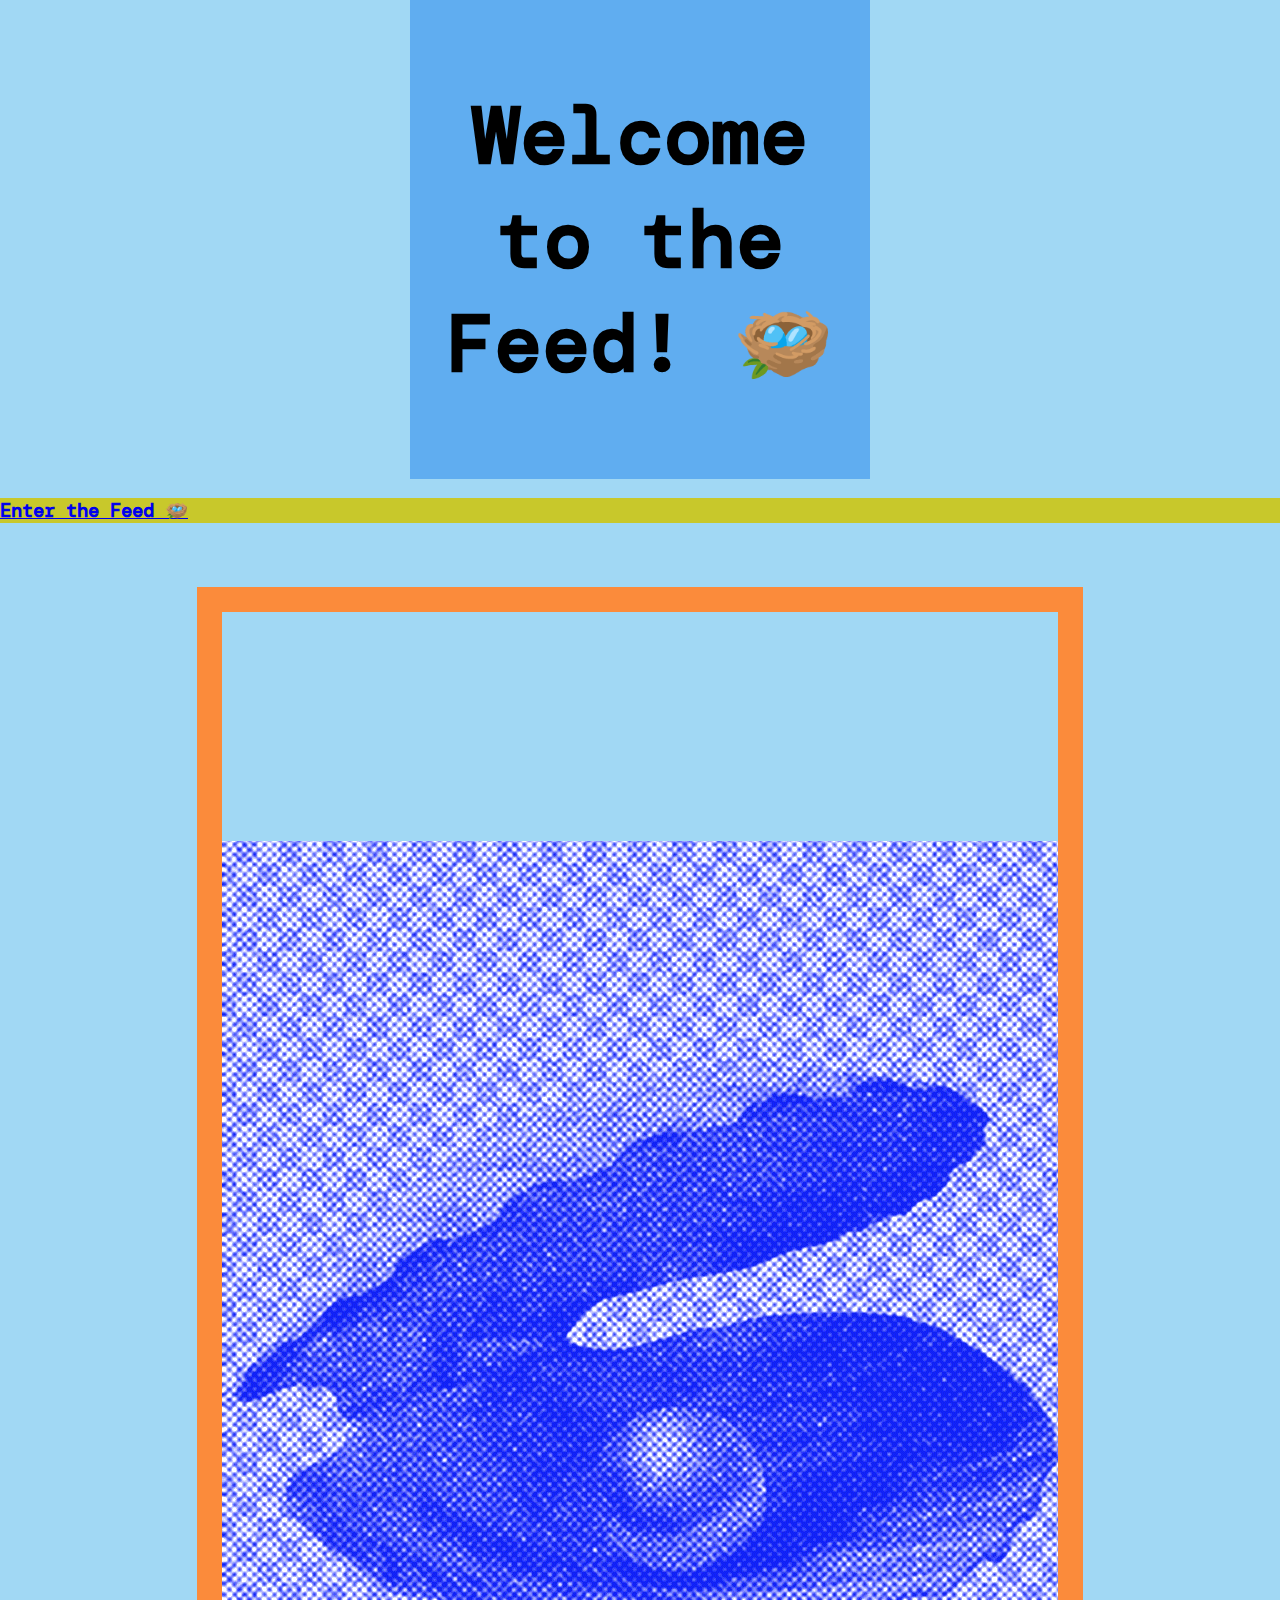
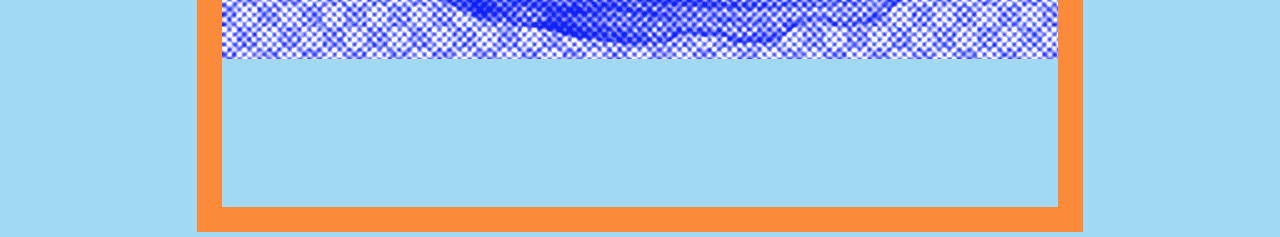
==== index.html @ 39e4584d "send to server" ====
<!DOCTYPE html>
<!--[if lt IE 7]>      <html class="no-js lt-ie9 lt-ie8 lt-ie7"> <![endif]-->
<!--[if IE 7]>         <html class="no-js lt-ie9 lt-ie8"> <![endif]-->
<!--[if IE 8]>         <html class="no-js lt-ie9"> <![endif]-->
<!--[if gt IE 8]>      <html class="no-js"> <!--<![endif]-->
<html>
    <head>
        <meta charset="utf-8">
        <meta http-equiv="X-UA-Compatible" content="IE=edge">
        <title>Welcome to the Feed 🦦👽🪺 👾 🤖 </title>
        <meta name="description" content="social media site">
        <meta name="viewport" content="width=device-width, initial-scale=1">
        <link rel="stylesheet" href="css/stylesheet.css">
    </head>
    <body>
        <!--[if lt IE 7]>
            <p class="browsehappy">You are using an <strong>outdated</strong> browser. Please <a href="#">upgrade your browser</a> to improve your experience.</p>
        <![endif]-->
        
        <header>
                <h1 class="glow">Welcome to the Feed! 🪺</h1>
        </header>
        <nav>
            <a href="thefeed.html"> 
                <h3>Enter the Feed 🪺</h3>
            </a>
        </nav>
        <div>
            <img src="img/newpearl.gif" alt="oyster shell opening">
        </div>
    </body>
</html>
---- css/stylesheet.css ----
@import url('https://fonts.googleapis.com/css2?family=DM+Mono&display=swap');

body {
    background-color: rgb(161, 216, 244);
    margin: auto;
    max-width 1200px;;
    font-family: 'DM Mono', monospace;
}

header {
    background-color: rgb(96, 173, 240);
    width:400px;
    padding: 30px;
    font-size: x-large;
    top:50px;
    left:50px;
    margin: auto;

}
nav {
    background-color: rgb(200, 200, 43);

}

img {
    border: 25px solid rgb(251, 139, 59);
}

section {
    margin-left: 250px;
}
section img:hover {
    opacity: 0.5;
}
div {
    text-align: center;
    margin-top: 5%;
}

#grad1 {
    height: 2000px;
    background-image: linear-gradient(rgb(161, 216, 244), rgb(217, 98, 118));
}
.timeline {
    position: relative;
    max-width: 1200px;
    margin: 0 auto;
}
.timeline::after {
    content: '';
    position: absolute;
    width: 50px;
    background-color: white;
    top: 0;
    bottom: 0;
    left: 50%;
    margin-left: -3px;
}
.container {
    padding: 10px 40px;
    position: relative;
    background-color: inherit;
    width: 50%;
}
.container::after {
    content: '';
    position: absolute;
    width: 25px;
    height: 25px;
    right: -17px;
    background-color: white;
    border: 4px solid #FF9F55;
    top: 15px;
    border-radius: 50%;
    z-index: 1;
}
.left {
    left: -10%;
}
.right {
    left:60%;
}
.right::after {
    left: -16px;
}
.content {
    padding: 20px 30px;
    position: relative;
    border-radius: 6px;
}
.column {
    float:left;
    width: 50%;
    padding:5px;
}
.row::after {
    content:"";
    clear:both;
    display: table;
}

.glow {
    font-size: 80px;
    color: black;
    text-align: center;
    animation: glow 1s ease-in-out infinite alternate;
}
@-webkit-keyframes glow {
    from {
        text-shadow: 0 0 10px black; 0 0 20px black; 0 0 40px #FF9F55, 0 0 50px #FF9F55, 0 0 60px #FF9F55, 0 0 70px #FF9F55;
    }
    to {0 0 20px black; 0 0 40px #FF9F55, 0 0 50px #FF9F55, 0 0 60px #FF9F55, 0 0 70px #FF9F55, 0 0 80px #FF9F55;
    }
}
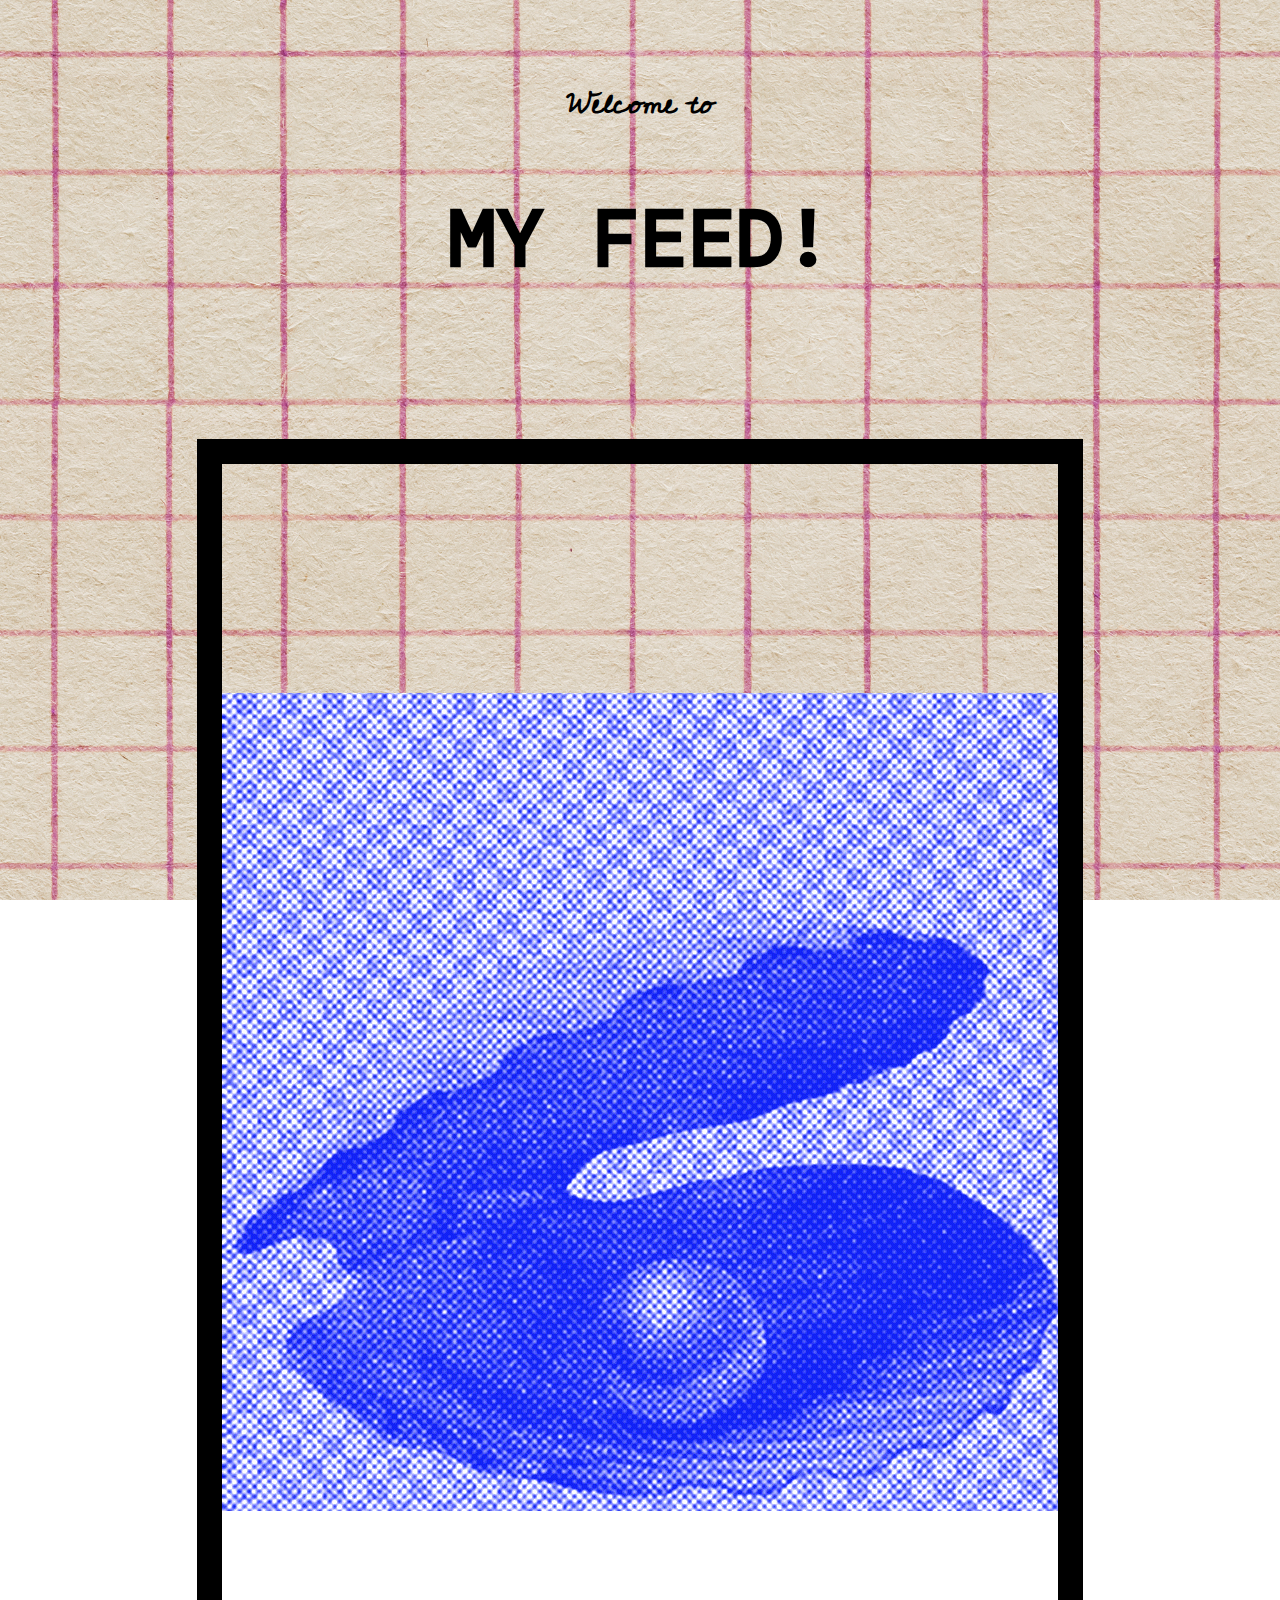
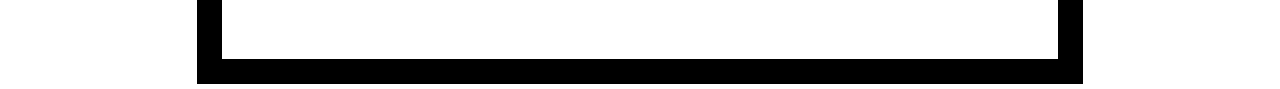
==== commit 883705ac: "first time" ====
--- a/index.html
+++ b/index.html
@@ -13,20 +13,18 @@
         <link rel="stylesheet" href="css/stylesheet.css">
     </head>
     <body>
+
         <!--[if lt IE 7]>
             <p class="browsehappy">You are using an <strong>outdated</strong> browser. Please <a href="#">upgrade your browser</a> to improve your experience.</p>
         <![endif]-->
         
         <header>
-                <h1 class="glow">Welcome to the Feed! 🪺</h1>
+                <h4> Welcome to</h4>
+                <h1 class="glow">MY FEED!</h1>
         </header>
-        <nav>
-            <a href="thefeed.html"> 
-                <h3>Enter the Feed 🪺</h3>
-            </a>
-        </nav>
-        <div>
-            <img src="img/newpearl.gif" alt="oyster shell opening">
-        </div>
+    <div>
+         <a href="thefeed.html"><img src="img/newpearl.gif" alt=" oyster shell gif link">
+         </a>
+    </div>
     </body>
 </html>--- a/css/stylesheet.css
+++ b/css/stylesheet.css
@@ -1,29 +1,51 @@
-@import url('https://fonts.googleapis.com/css2?family=DM+Mono&display=swap');
+@import url('https://fonts.googleapis.com/css2?family=Cedarville+Cursive&family=DM+Mono&display=swap');
 
 body {
-    background-color: rgb(161, 216, 244);
+    background-image: url("../img/gridbackground.jpeg");
+    background-size: cover;
+    background-attachment: fixed;
     margin: auto;
     max-width 1200px;;
     font-family: 'DM Mono', monospace;
 }
 
 header {
-    background-color: rgb(96, 173, 240);
     width:400px;
     padding: 30px;
     font-size: x-large;
     top:50px;
     left:50px;
     margin: auto;
+}
+h1 {
 
 }
+h3 {
+    font-family: 'Cedarville Cursive', cursive;
+    text-align: center;
+    font-size: xx-large;
+    padding: 0%;
+}
+h4 {
+    font-family: 'Cedarville Cursive', cursive;
+    font-size: xx-large;
+    text-align: center;
+}
 nav {
-    background-color: rgb(200, 200, 43);
+    background-color:black;
+    color: white;
+    margin-left: 25px;
+    font-size: ;
+}
 
+p {
+    text-align: right;
+    font-size: 20px;
+    margin-right: 25px;
 }
 
 img {
-    border: 25px solid rgb(251, 139, 59);
+    border: 25px solid black;
 }
 
 section {
@@ -36,11 +58,6 @@
     text-align: center;
     margin-top: 5%;
 }
-
-#grad1 {
-    height: 2000px;
-    background-image: linear-gradient(rgb(161, 216, 244), rgb(217, 98, 118));
-}
 .timeline {
     position: relative;
     max-width: 1200px;
@@ -50,11 +67,13 @@
     content: '';
     position: absolute;
     width: 50px;
-    background-color: white;
+    background-color: black;
     top: 0;
     bottom: 0;
     left: 50%;
+    margin-top: -260px;
     margin-left: -3px;
+    margin-bottom: 30px;
 }
 .container {
     padding: 10px 40px;
@@ -68,8 +87,8 @@
     width: 25px;
     height: 25px;
     right: -17px;
-    background-color: white;
-    border: 4px solid #FF9F55;
+    background-color: black;
+    border: 4px solid black;
     top: 15px;
     border-radius: 50%;
     z-index: 1;
@@ -111,4 +130,14 @@
     }
     to {0 0 20px black; 0 0 40px #FF9F55, 0 0 50px #FF9F55, 0 0 60px #FF9F55, 0 0 70px #FF9F55, 0 0 80px #FF9F55;
     }
+}
+a {
+    text-decoration: none;
+}
+footer {
+    background-color:black;
+    color: white;
+    font-family: 'Cedarville Cursive', cursive;
+    font-size: 100px;
+    margin: auto;
 }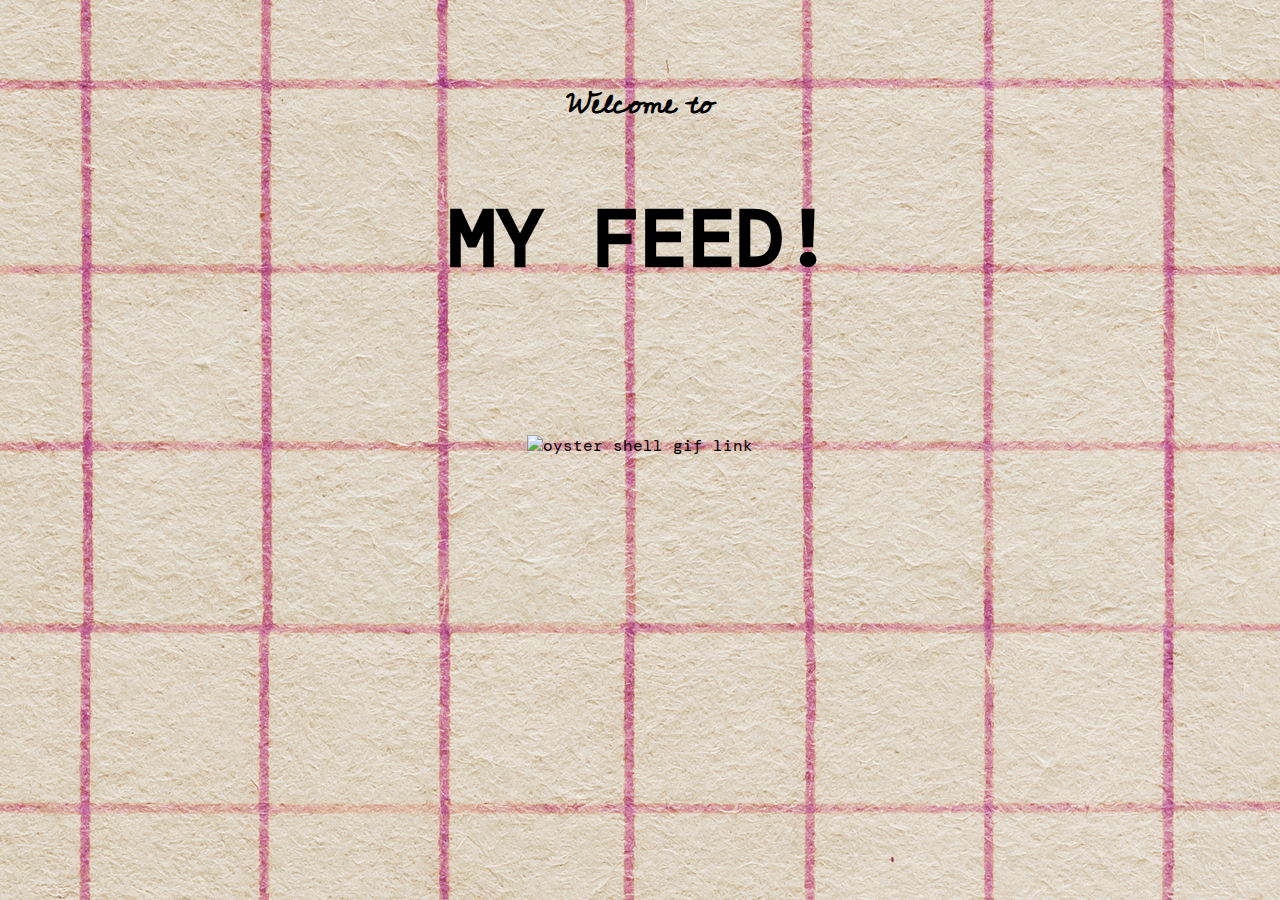
==== commit d43d2809: "send to server" ====
--- a/index.html
+++ b/index.html
@@ -23,8 +23,9 @@
                 <h1 class="glow">MY FEED!</h1>
         </header>
     <div>
-         <a href="thefeed.html"><img src="img/newpearl.gif" alt=" oyster shell gif link">
-         </a>
+                <a href="thefeed.html"><img src="img/pearlimage.gif" alt=" oyster shell gif link">
+                </a>                
+            </main>
     </div>
     </body>
 </html>--- a/css/stylesheet.css
+++ b/css/stylesheet.css
@@ -2,10 +2,9 @@
 
 body {
     background-image: url("../img/gridbackground.jpeg");
-    background-size: cover;
     background-attachment: fixed;
     margin: auto;
-    max-width 1200px;;
+    max-width: 1200px;
     font-family: 'DM Mono', monospace;
 }
 
@@ -17,7 +16,19 @@
     left:50px;
     margin: auto;
 }
-h1 {
+.boxes {
+    display: flex;
+}
+.friends {
+    margin-left: 10px;
+    margin-right: 250px;
+    background-color: pink;
+    padding: 10px;
+    color: black;
+}
+nav {
+    margin-right: 10px;
+    margin-left: 410px;
 
 }
 h3 {
@@ -31,16 +42,19 @@
     font-size: xx-large;
     text-align: center;
 }
-nav {
+.heading {
     background-color:black;
     color: white;
-    margin-left: 25px;
-    font-size: ;
+    padding-left: 15%;
+    padding-right: 15%;
+    padding-top: 0%;
+    border: 0cap;
+    margin-left: 5%;
+    margin-right: 5%;
 }
-
 p {
     text-align: right;
-    font-size: 20px;
+    font-size: 18px;
     margin-right: 25px;
 }
 
@@ -58,6 +72,23 @@
     text-align: center;
     margin-top: 5%;
 }
+a img {
+    width: 600px;
+    height: 400px;
+    border: none;
+}
+a:link {
+    color: black;
+    text-decoration: none;
+}
+a:visited {
+    color: black;
+    text-decoration: none;
+}
+a:active {
+    color: white;
+    text-decoration: none;
+}
 .timeline {
     position: relative;
     max-width: 1200px;
@@ -71,9 +102,9 @@
     top: 0;
     bottom: 0;
     left: 50%;
-    margin-top: -260px;
+    margin-top: -500px;
     margin-left: -3px;
-    margin-bottom: 30px;
+    margin-bottom: 60px;
 }
 .container {
     padding: 10px 40px;
@@ -124,9 +155,9 @@
     text-align: center;
     animation: glow 1s ease-in-out infinite alternate;
 }
-@-webkit-keyframes glow {
+@keyframes glow {
     from {
-        text-shadow: 0 0 10px black; 0 0 20px black; 0 0 40px #FF9F55, 0 0 50px #FF9F55, 0 0 60px #FF9F55, 0 0 70px #FF9F55;
+        text-shadow: 0 0 10px black; #FF9F55, #FF9F55, #FF9F55, 0 0 70px #FF9F55;
     }
     to {0 0 20px black; 0 0 40px #FF9F55, 0 0 50px #FF9F55, 0 0 60px #FF9F55, 0 0 70px #FF9F55, 0 0 80px #FF9F55;
     }
@@ -138,6 +169,7 @@
     background-color:black;
     color: white;
     font-family: 'Cedarville Cursive', cursive;
-    font-size: 100px;
+    font-size: 200px;
+    padding: 10px;
     margin: auto;
 }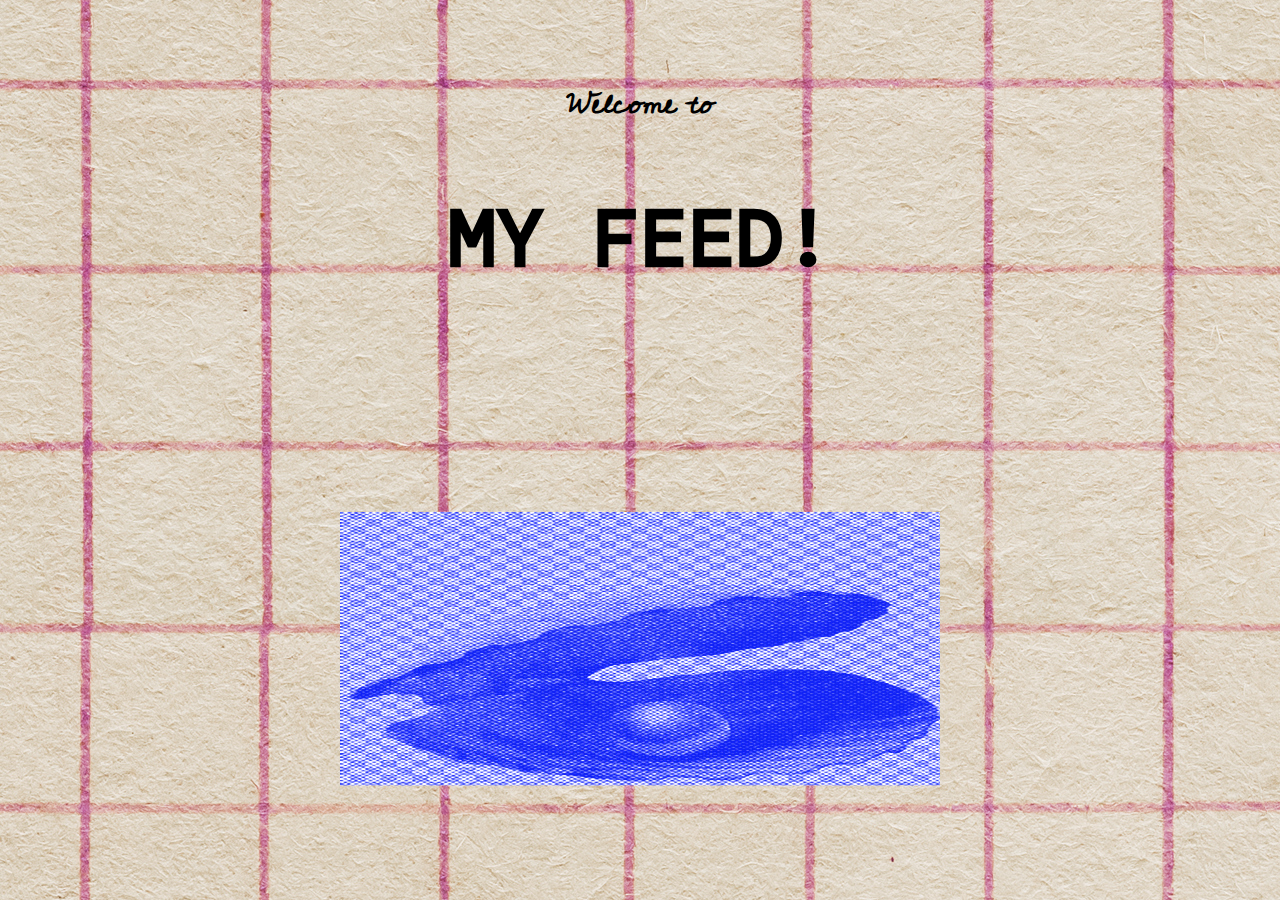
==== commit 483f2153: "newest push" ====
--- a/index.html
+++ b/index.html
@@ -23,7 +23,7 @@
                 <h1 class="glow">MY FEED!</h1>
         </header>
     <div>
-                <a href="thefeed.html"><img src="img/pearlimage.gif" alt=" oyster shell gif link">
+                <a href="thefeed.html"><img src="img/newpearl.gif" alt=" oyster shell gif link">
                 </a>                
             </main>
     </div>
--- a/css/stylesheet.css
+++ b/css/stylesheet.css
@@ -22,7 +22,7 @@
 .friends {
     margin-left: 10px;
     margin-right: 250px;
-    background-color: pink;
+    background-color: rgb(240, 131, 182);
     padding: 10px;
     color: black;
 }
@@ -49,13 +49,15 @@
     padding-right: 15%;
     padding-top: 0%;
     border: 0cap;
-    margin-left: 5%;
-    margin-right: 5%;
+    font-size: 30px;
+    margin-left: -80px;
+    width: 1000px;
 }
 p {
     text-align: right;
     font-size: 18px;
     margin-right: 25px;
+    font-weight: 200;
 }
 
 img {
@@ -102,7 +104,7 @@
     top: 0;
     bottom: 0;
     left: 50%;
-    margin-top: -500px;
+    margin-top: -549px;
     margin-left: -3px;
     margin-bottom: 60px;
 }
@@ -165,11 +167,14 @@
 a {
     text-decoration: none;
 }
+h6 {
+    font-size: 20px;
+}
 footer {
     background-color:black;
     color: white;
     font-family: 'Cedarville Cursive', cursive;
-    font-size: 200px;
+    font-size: xx-large;
     padding: 10px;
     margin: auto;
 }